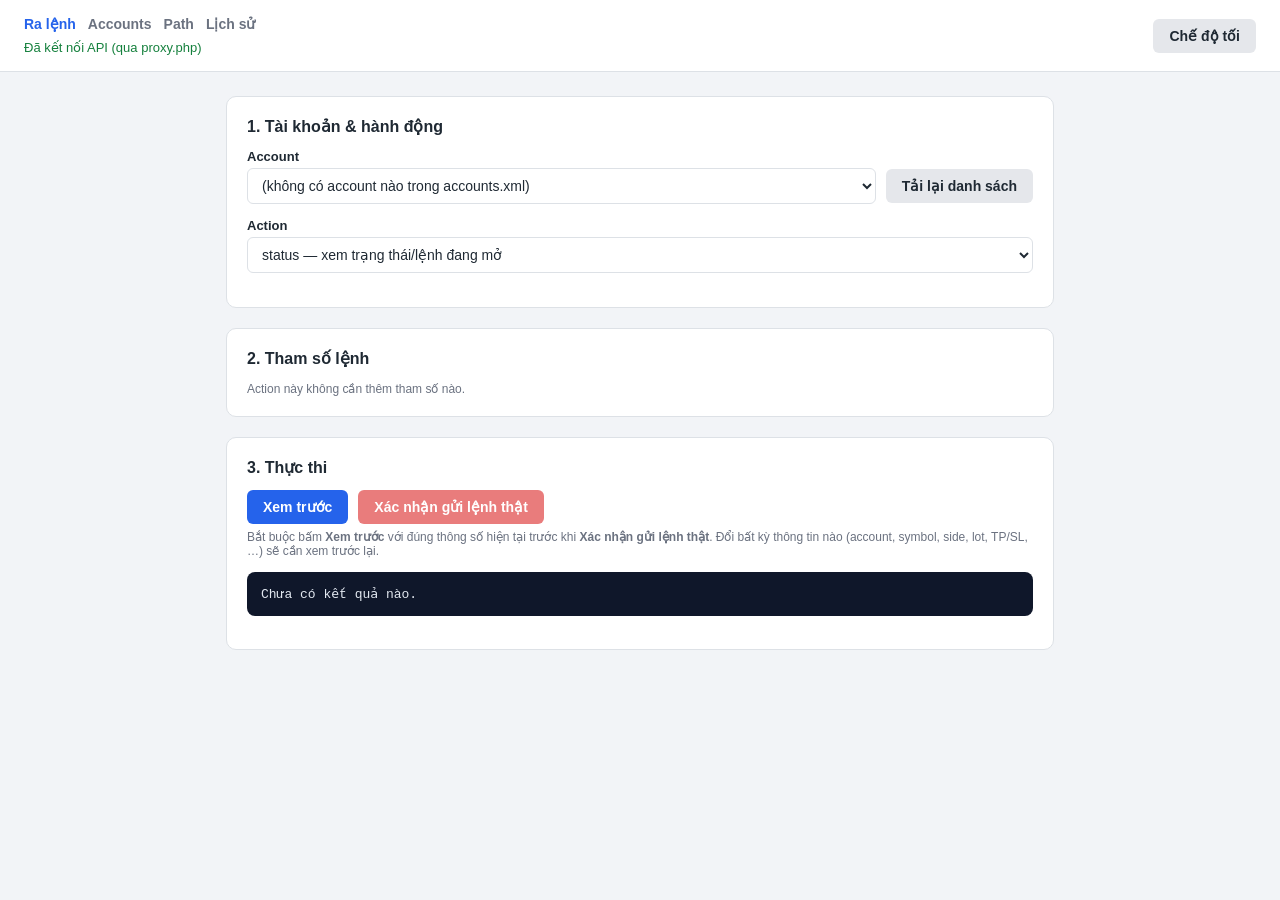
==== mt5/index.html @ c2c0f96a "feat: implement modify-all-if functionality to adjust SL/TP based on price zones; add related API en" ====
<!DOCTYPE html>
<html lang="vi">
<head>
<meta charset="UTF-8" />
<meta name="viewport" content="width=device-width, initial-scale=1.0, viewport-fit=cover" />
<title>MT5 Web Control</title>
<script src="ver.php"></script>
<script>
(function () {
  var v = window.MT5_ASSET_VER || "0";
  document.write('<link rel="stylesheet" href="style.css?v=' + v + '" />');
})();
</script>
</head>
<body>
<header>
  <div class="header-left">
    <nav class="nav">
      <a href="./" class="active">Ra lệnh</a>
      <a href="account/">Accounts</a>
      <a href="path/">Path</a>
      <a href="history/">Lịch sử</a>
    </nav>
    <p class="api-status" id="apiStatus">Đang kiểm tra kết nối API...</p>
  </div>
  <button type="button" id="themeToggle" class="btn btn-secondary theme-toggle">Chế độ tối</button>
</header>

<main>
  <section class="card">
    <h2>1. Tài khoản &amp; hành động</h2>

    <div class="field">
      <label for="account">Account</label>
      <div class="row">
        <select id="account"></select>
        <button type="button" id="btnReloadAccounts" class="btn btn-secondary">Tải lại danh sách</button>
      </div>
      <p class="hint" id="accountInfo"></p>
    </div>

    <div class="field">
      <label for="action">Action</label>
      <select id="action">
        <option value="status">status — xem trạng thái/lệnh đang mở</option>
        <option value="open">open — mở lệnh mới (thị trường)</option>
        <option value="pending">pending — đặt lệnh chờ tại giá</option>
        <option value="cancel-pending">cancel-pending — hủy toàn bộ lệnh chờ</option>
        <option value="close-all">close-all — đóng toàn bộ lệnh</option>
        <option value="modify-all">modify-all — sửa TP/SL toàn bộ lệnh</option>
        <option value="modify-all-if">modify-all-if — chạm vùng thì sửa TP/SL</option>
        <option value="cancel-modify-if">cancel-modify-if — hủy job chờ sửa TP/SL</option>
      </select>
    </div>
  </section>

  <section class="card">
    <h2>2. Tham số lệnh</h2>
    <p class="hint" id="paramsEmptyHint">Action này không cần thêm tham số nào.</p>

    <div class="grid">
      <div class="field" data-actions="open,pending,modify-all-if">
        <label for="symbol">Symbol</label>
        <input type="text" id="symbol" value="XAUUSD" />
      </div>
      <div class="field" data-actions="open,pending">
        <label>Side</label>
        <div class="side-toggle" id="sideToggle">
          <button type="button" class="btn btn-buy active" data-side="buy">Buy</button>
          <button type="button" class="btn btn-sell" data-side="sell">Sell</button>
        </div>
        <input type="hidden" id="side" value="buy" />
      </div>
      <div class="field" data-actions="pending">
        <label for="pendingType">Pending type</label>
        <select id="pendingType">
          <option value="limit">limit — chờ giá về (Buy Limit / Sell Limit)</option>
          <option value="stop">stop — chờ giá phá (Buy Stop / Sell Stop)</option>
        </select>
      </div>
      <div class="field" data-actions="pending">
        <label for="price">Giá chờ</label>
        <input type="number" id="price" step="any" placeholder="giá kích hoạt lệnh chờ" />
      </div>
      <div class="field field-wide" data-actions="open,pending">
        <label for="lot">Lot</label>
        <input type="number" id="lot" step="0.01" min="0" placeholder="default_lot" />
      </div>
      <div class="field-pair field-wide" data-actions="modify-all-if">
        <div class="field">
          <label for="zoneLow">Vùng kích hoạt từ</label>
          <input type="number" id="zoneLow" step="any" placeholder="một mức cũng được" />
        </div>
        <div class="field">
          <label for="zoneHigh">đến</label>
          <input type="number" id="zoneHigh" step="any" placeholder="để trống = cùng mức từ" />
        </div>
      </div>
      <div class="field-pair field-wide" data-actions="open,pending,modify-all,modify-all-if">
        <div class="field">
          <label for="slPrice">SL price *</label>
          <input type="number" id="slPrice" step="any" placeholder="bắt buộc" required />
        </div>
        <div class="field">
          <label for="tpPrice">TP price</label>
          <input type="number" id="tpPrice" step="any" placeholder="để trống nếu không đặt" />
        </div>
      </div>
      <p class="hint field-wide hidden" id="priceFillHint" data-actions="open,pending,cancel-pending,close-all,modify-all,modify-all-if,cancel-modify-if"></p>
      <div class="field field-wide" data-actions="open,pending">
        <label for="comment">Comment</label>
        <input type="text" id="comment" value="Python trader test" />
      </div>
      <div class="field field-wide" data-actions="open,pending,cancel-pending,close-all,modify-all,modify-all-if,cancel-modify-if">
        <label for="copy">Copy sang account (phân tách bằng dấu phẩy)</label>
        <input type="text" id="copy" placeholder="để trống = dùng auto-copy cấu hình sẵn trong accounts.xml" />
      </div>
    </div>
  </section>

  <section class="card">
    <h2>3. Thực thi</h2>
    <div class="row">
      <button type="button" id="btnPreview" class="btn btn-primary">Xem trước</button>
      <button type="button" id="btnConfirm" class="btn btn-danger" disabled>Xác nhận gửi lệnh thật</button>
    </div>
    <p class="hint">Bắt buộc bấm <strong>Xem trước</strong> với đúng thông số hiện tại trước khi <strong>Xác nhận gửi lệnh thật</strong>. Đổi bất kỳ thông tin nào (account, symbol, side, lot, TP/SL, …) sẽ cần xem trước lại.</p>
    <pre id="output" class="output">Chưa có kết quả nào.</pre>
  </section>
</main>

<div id="confirmModal" class="modal-overlay hidden">
  <div class="modal-box">
    <h3>Cảnh báo</h3>
    <p id="modalMessage">Bạn chắc chắn muốn thực thi hành động này không?</p>
    <div class="modal-actions">
      <button type="button" id="modalCancel" class="btn btn-secondary">Hủy</button>
      <button type="button" id="modalOk" class="btn btn-danger">Xác nhận</button>
    </div>
  </div>
</div>

<script>window.MT5_PROXY = "proxy.php";</script>
<script>
(function () {
  var v = window.MT5_ASSET_VER || "0";
  document.write('<script src="common.js?v=' + v + '"><\/script>');
  document.write('<script src="app.js?v=' + v + '"><\/script>');
})();
</script>
</body>
</html>
---- mt5/style.css ----
:root {
  color-scheme: light;
  --bg: #f2f4f7;
  --card-bg: #ffffff;
  --border: #dde1e6;
  --text: #1f2933;
  --muted: #6b7280;
  --primary: #2563eb;
  --primary-hover: #1d4ed8;
  --danger: #dc2626;
  --danger-hover: #b91c1c;
  --secondary: #e5e7eb;
  --secondary-hover: #d1d5db;
  --ok: #15803d;
  --ok-hover: #166534;
  --error: #b91c1c;
  --overlay: rgba(15, 23, 42, 0.55);
}

:root[data-theme="dark"] {
  color-scheme: dark;
  --bg: #0f172a;
  --card-bg: #1e293b;
  --border: #334155;
  --text: #e2e8f0;
  --muted: #94a3b8;
  --primary: #3b82f6;
  --primary-hover: #2563eb;
  --danger: #ef4444;
  --danger-hover: #dc2626;
  --secondary: #334155;
  --secondary-hover: #475569;
  --ok: #4ade80;
  --ok-hover: #22c55e;
  --error: #f87171;
  --overlay: rgba(0, 0, 0, 0.65);
}

* {
  box-sizing: border-box;
}

body {
  margin: 0;
  font-family: "Segoe UI", Arial, sans-serif;
  background: var(--bg);
  color: var(--text);
  transition: background 0.15s ease, color 0.15s ease;
}

header {
  padding: 16px 24px;
  background: var(--card-bg);
  border-bottom: 1px solid var(--border);
  display: flex;
  align-items: center;
  justify-content: space-between;
  gap: 16px;
  transition: background 0.15s ease, border-color 0.15s ease;
}

.header-left {
  display: flex;
  flex-direction: column;
  gap: 8px;
  min-width: 0;
}

.nav {
  display: flex;
  gap: 12px;
  align-items: center;
}

.nav a {
  font-size: 14px;
  font-weight: 600;
  color: var(--muted);
  text-decoration: none;
}

.nav a:hover {
  color: var(--primary);
}

.nav a.active {
  color: var(--primary);
}

.api-status {
  margin: 0;
  font-size: 13px;
  color: var(--muted);
}

.theme-toggle {
  flex-shrink: 0;
  white-space: nowrap;
}

.api-status.ok {
  color: var(--ok);
}

.api-status.error {
  color: var(--error);
}

main {
  max-width: 860px;
  margin: 24px auto;
  padding: 0 16px 40px;
  display: flex;
  flex-direction: column;
  gap: 20px;
}

.card {
  background: var(--card-bg);
  border: 1px solid var(--border);
  border-radius: 10px;
  padding: 20px;
  transition: background 0.15s ease, border-color 0.15s ease;
}

.card h2 {
  margin-top: 0;
  font-size: 16px;
}

.subheading {
  margin: 18px 0 10px;
  font-size: 14px;
  font-weight: 600;
  color: var(--text);
}

.paths-list {
  display: flex;
  flex-direction: column;
  gap: 12px;
  margin-bottom: 8px;
}

.path-row {
  display: grid;
  grid-template-columns: 140px 1fr auto;
  gap: 14px;
  align-items: end;
}

.path-row-actions {
  min-width: 90px;
}

.field input.readonly,
.field input[readonly] {
  background: var(--secondary);
  color: var(--muted);
  cursor: not-allowed;
}

.field {
  margin-bottom: 14px;
}

.field label {
  display: block;
  font-size: 13px;
  font-weight: 600;
  margin-bottom: 4px;
  color: var(--text);
}

.field input,
.field select {
  width: 100%;
  padding: 8px 10px;
  border: 1px solid var(--border);
  border-radius: 6px;
  font-size: 14px;
  background: var(--card-bg);
  color: var(--text);
  transition: background 0.15s ease, border-color 0.15s ease, color 0.15s ease;
}

.hidden {
  display: none !important;
}

.grid {
  display: grid;
  grid-template-columns: repeat(2, minmax(0, 1fr));
  gap: 14px;
}

.field-wide {
  grid-column: 1 / -1;
}

.field-pair {
  display: grid;
  grid-template-columns: repeat(2, minmax(0, 1fr));
  gap: 14px;
}

.row {
  display: flex;
  gap: 10px;
  align-items: center;
}

.row select {
  flex: 1;
  min-width: 0;
}

.hint {
  font-size: 12px;
  color: var(--muted);
  margin: 6px 0 0;
  word-break: break-word;
}

.hint-error {
  color: var(--danger, #c0392b);
  font-weight: 600;
}

.btn {
  border: none;
  border-radius: 6px;
  padding: 9px 16px;
  font-size: 14px;
  font-weight: 600;
  cursor: pointer;
  transition: background 0.15s ease;
  -webkit-tap-highlight-color: transparent;
}

.btn:disabled {
  opacity: 0.6;
  cursor: not-allowed;
}

.btn-primary {
  background: var(--primary);
  color: #fff;
}

.btn-primary:hover:not(:disabled) {
  background: var(--primary-hover);
}

.btn-danger {
  background: var(--danger);
  color: #fff;
}

.btn-danger:hover:not(:disabled) {
  background: var(--danger-hover);
}

.btn-secondary {
  background: var(--secondary);
  color: var(--text);
}

.btn-secondary:hover:not(:disabled) {
  background: var(--secondary-hover);
}

.side-toggle {
  display: flex;
  gap: 8px;
}

.side-toggle .btn {
  flex: 1;
  border: 2px solid transparent;
}

.btn-buy {
  background: transparent;
  color: var(--ok);
  border-color: var(--ok);
}

.btn-buy:hover:not(:disabled) {
  background: color-mix(in srgb, var(--ok) 12%, transparent);
}

.btn-buy.active {
  background: var(--ok);
  color: #fff;
}

.btn-buy.active:hover:not(:disabled) {
  background: var(--ok-hover);
}

.btn-sell {
  background: transparent;
  color: var(--danger);
  border-color: var(--danger);
}

.btn-sell:hover:not(:disabled) {
  background: color-mix(in srgb, var(--danger) 12%, transparent);
}

.btn-sell.active {
  background: var(--danger);
  color: #fff;
}

.btn-sell.active:hover:not(:disabled) {
  background: var(--danger-hover);
}

.output {
  margin-top: 14px;
  background: #0f172a;
  color: #e2e8f0;
  padding: 14px;
  border-radius: 8px;
  font-family: "Consolas", "Courier New", monospace;
  font-size: 13px;
  white-space: pre-wrap;
  word-break: break-word;
  max-height: 360px;
  overflow-y: auto;
  -webkit-overflow-scrolling: touch;
}

.modal-overlay {
  position: fixed;
  inset: 0;
  background: var(--overlay);
  display: flex;
  align-items: center;
  justify-content: center;
  padding: 16px;
  padding: max(16px, env(safe-area-inset-top)) max(16px, env(safe-area-inset-right))
    max(16px, env(safe-area-inset-bottom)) max(16px, env(safe-area-inset-left));
  z-index: 1000;
}

.modal-box {
  background: var(--card-bg);
  color: var(--text);
  border-radius: 10px;
  padding: 22px;
  max-width: 420px;
  width: 100%;
  box-shadow: 0 12px 32px rgba(0, 0, 0, 0.35);
  border: 1px solid var(--border);
}

.modal-box h3 {
  margin: 0 0 10px;
  color: var(--danger);
}

.modal-box p {
  margin: 0 0 18px;
  font-size: 14px;
  line-height: 1.5;
}

.modal-actions {
  display: flex;
  justify-content: flex-end;
  gap: 10px;
}

.main-wide {
  max-width: 1200px;
}

.history-toolbar {
  flex-wrap: wrap;
  margin-bottom: 14px;
}

.history-pagination {
  flex-wrap: wrap;
  justify-content: center;
  margin-bottom: 14px;
}

.history-page-info {
  margin: 0;
  min-width: 110px;
  text-align: center;
}

.table-wrap {
  overflow-x: auto;
  -webkit-overflow-scrolling: touch;
  border: 1px solid var(--border);
  border-radius: 8px;
}

.data-table {
  width: 100%;
  border-collapse: collapse;
  font-size: 13px;
}

.data-table th,
.data-table td {
  padding: 10px 12px;
  text-align: left;
  border-bottom: 1px solid var(--border);
  vertical-align: top;
  white-space: nowrap;
}

.data-table th {
  background: var(--secondary);
  font-weight: 600;
  position: sticky;
  top: 0;
  z-index: 1;
}

.data-table tbody tr:hover {
  background: color-mix(in srgb, var(--primary) 8%, transparent);
}

.data-table .empty-row td {
  text-align: center;
  color: var(--muted);
  padding: 24px 12px;
  white-space: normal;
}

.data-table .col-time {
  font-variant-numeric: tabular-nums;
}

.data-table .col-num {
  font-variant-numeric: tabular-nums;
  text-align: right;
}

.data-table .col-detail {
  white-space: normal;
  min-width: 140px;
  max-width: 280px;
  word-break: break-word;
}

.status-pill {
  display: inline-block;
  padding: 2px 8px;
  border-radius: 999px;
  font-size: 12px;
  font-weight: 600;
}

.status-ok {
  background: color-mix(in srgb, var(--ok) 18%, transparent);
  color: var(--ok);
}

.status-fail {
  background: color-mix(in srgb, var(--error) 18%, transparent);
  color: var(--error);
}

.status-muted {
  background: var(--secondary);
  color: var(--muted);
}

/* Loading / busy */
.mt5-busy-bar {
  position: fixed;
  top: 0;
  left: 0;
  right: 0;
  height: 3px;
  z-index: 2000;
  overflow: hidden;
  background: transparent;
  pointer-events: none;
}

.mt5-busy-bar.active::after {
  content: "";
  display: block;
  height: 100%;
  width: 40%;
  background: var(--primary);
  animation: mt5-busy-slide 0.9s ease-in-out infinite;
}

@keyframes mt5-busy-slide {
  0% { transform: translateX(-120%); }
  100% { transform: translateX(320%); }
}

.mt5-busy-overlay {
  position: fixed;
  inset: 0;
  background: var(--overlay);
  display: flex;
  align-items: center;
  justify-content: center;
  z-index: 1999;
  padding: 16px;
}

.mt5-busy-card {
  background: var(--card-bg);
  border: 1px solid var(--border);
  border-radius: 10px;
  padding: 20px 28px;
  display: flex;
  align-items: center;
  gap: 14px;
  min-width: 200px;
  max-width: 100%;
}

.mt5-busy-card p {
  margin: 0;
  font-size: 14px;
  color: var(--text);
}

.mt5-spinner {
  width: 22px;
  height: 22px;
  border: 3px solid var(--secondary);
  border-top-color: var(--primary);
  border-radius: 50%;
  animation: mt5-spin 0.7s linear infinite;
  flex-shrink: 0;
}

@keyframes mt5-spin {
  to { transform: rotate(360deg); }
}

.page-loading .card {
  opacity: 0.72;
  pointer-events: none;
}

/* —— Mobile —— */
@media (max-width: 720px) {
  body {
    overflow-x: hidden;
  }

  header {
    flex-direction: column;
    align-items: stretch;
    gap: 10px;
    padding: 12px 14px;
    padding-top: max(12px, env(safe-area-inset-top));
    padding-left: max(14px, env(safe-area-inset-left));
    padding-right: max(14px, env(safe-area-inset-right));
  }

  .header-left {
    gap: 10px;
  }

  .nav {
    gap: 8px;
    overflow-x: auto;
    -webkit-overflow-scrolling: touch;
    scrollbar-width: none;
    margin: 0 -4px;
    padding: 2px 4px;
  }

  .nav::-webkit-scrollbar {
    display: none;
  }

  .nav a {
    flex-shrink: 0;
    padding: 8px 12px;
    border-radius: 8px;
    background: var(--secondary);
    font-size: 13px;
    line-height: 1.2;
  }

  .nav a.active {
    background: color-mix(in srgb, var(--primary) 20%, transparent);
    color: var(--primary);
  }

  .api-status {
    font-size: 12px;
    line-height: 1.35;
  }

  .theme-toggle {
    width: 100%;
    min-height: 44px;
  }

  main,
  .main-wide {
    max-width: none;
    margin: 12px auto;
    padding: 0 max(12px, env(safe-area-inset-left)) max(28px, env(safe-area-inset-bottom));
    padding-right: max(12px, env(safe-area-inset-right));
    gap: 14px;
  }

  .card {
    padding: 14px;
    border-radius: 8px;
  }

  .card h2 {
    font-size: 15px;
    margin-bottom: 12px;
  }

  .grid {
    grid-template-columns: 1fr;
    gap: 12px;
  }

  .grid > .field {
    margin-bottom: 0;
  }

  /* SL | TP giữ cùng 1 hàng trên điện thoại */
  .field-pair {
    grid-template-columns: minmax(0, 1fr) minmax(0, 1fr);
    gap: 10px;
  }

  .field-pair > .field {
    margin-bottom: 0;
  }

  .path-row {
    grid-template-columns: 1fr;
    gap: 10px;
  }

  .path-row-actions {
    min-width: 0;
  }

  .path-row-actions .btn {
    width: 100%;
  }

  .field input,
  .field select {
    font-size: 16px; /* tránh iOS auto-zoom */
    min-height: 44px;
    padding: 10px 12px;
  }

  .btn {
    font-size: 16px;
    min-height: 44px;
    padding: 10px 14px;
  }

  .row {
    flex-direction: column;
    align-items: stretch;
    gap: 8px;
  }

  .row .btn {
    width: 100%;
  }

  .history-toolbar {
    align-items: stretch;
  }

  .history-toolbar input {
    width: 100% !important;
    min-height: 44px;
    font-size: 16px;
  }

  .history-pagination .btn {
    flex: 1;
    min-width: 0;
  }

  .output {
    font-size: 12px;
    max-height: min(50vh, 320px);
    padding: 12px;
  }

  .modal-box {
    padding: 18px;
    border-radius: 12px;
  }

  .modal-actions {
    flex-direction: column-reverse;
    align-items: stretch;
  }

  .modal-actions .btn {
    width: 100%;
  }

  .data-table {
    font-size: 12px;
  }

  .data-table th,
  .data-table td {
    padding: 8px 10px;
  }

  .mt5-busy-card {
    min-width: 0;
    width: 100%;
    max-width: 320px;
    padding: 16px 18px;
  }
}

@media (max-width: 380px) {
  .field-pair {
    grid-template-columns: 1fr;
  }

  .nav a {
    padding: 8px 10px;
    font-size: 12px;
  }
}
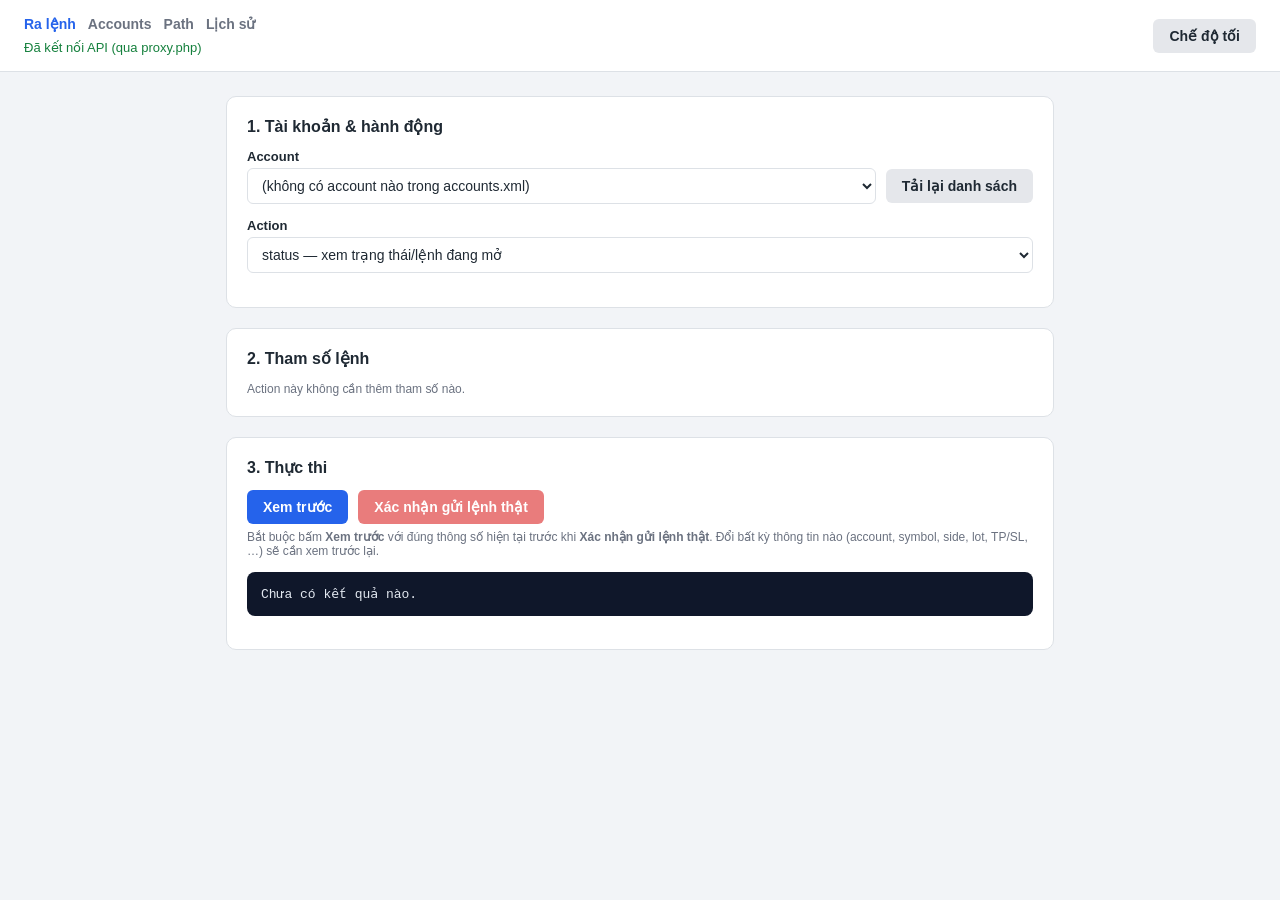
==== commit d282043d: "feat: enhance trading functionality by adding close action for partial position management; update A" ====
--- a/mt5/index.html
+++ b/mt5/index.html
@@ -46,6 +46,7 @@
         <option value="open">open — mở lệnh mới (thị trường)</option>
         <option value="pending">pending — đặt lệnh chờ tại giá</option>
         <option value="cancel-pending">cancel-pending — hủy toàn bộ lệnh chờ</option>
+        <option value="close">close — đóng một phần theo lot</option>
         <option value="close-all">close-all — đóng toàn bộ lệnh</option>
         <option value="modify-all">modify-all — sửa TP/SL toàn bộ lệnh</option>
         <option value="modify-all-if">modify-all-if — chạm vùng thì sửa TP/SL</option>
@@ -59,11 +60,11 @@
     <p class="hint" id="paramsEmptyHint">Action này không cần thêm tham số nào.</p>
 
     <div class="grid">
-      <div class="field" data-actions="open,pending,modify-all-if">
+      <div class="field" data-actions="open,pending,close,modify-all-if">
         <label for="symbol">Symbol</label>
         <input type="text" id="symbol" value="XAUUSD" />
       </div>
-      <div class="field" data-actions="open,pending">
+      <div class="field" data-actions="open,pending,close">
         <label>Side</label>
         <div class="side-toggle" id="sideToggle">
           <button type="button" class="btn btn-buy active" data-side="buy">Buy</button>
@@ -82,7 +83,7 @@
         <label for="price">Giá chờ</label>
         <input type="number" id="price" step="any" placeholder="giá kích hoạt lệnh chờ" />
       </div>
-      <div class="field field-wide" data-actions="open,pending">
+      <div class="field field-wide" data-actions="open,pending,close">
         <label for="lot">Lot</label>
         <input type="number" id="lot" step="0.01" min="0" placeholder="default_lot" />
       </div>
@@ -106,12 +107,12 @@
           <input type="number" id="tpPrice" step="any" placeholder="để trống nếu không đặt" />
         </div>
       </div>
-      <p class="hint field-wide hidden" id="priceFillHint" data-actions="open,pending,cancel-pending,close-all,modify-all,modify-all-if,cancel-modify-if"></p>
+      <p class="hint field-wide hidden" id="priceFillHint" data-actions="open,pending,cancel-pending,close,close-all,modify-all,modify-all-if,cancel-modify-if"></p>
       <div class="field field-wide" data-actions="open,pending">
         <label for="comment">Comment</label>
         <input type="text" id="comment" value="Python trader test" />
       </div>
-      <div class="field field-wide" data-actions="open,pending,cancel-pending,close-all,modify-all,modify-all-if,cancel-modify-if">
+      <div class="field field-wide" data-actions="open,pending,cancel-pending,close,close-all,modify-all,modify-all-if,cancel-modify-if">
         <label for="copy">Copy sang account (phân tách bằng dấu phẩy)</label>
         <input type="text" id="copy" placeholder="để trống = dùng auto-copy cấu hình sẵn trong accounts.xml" />
       </div>
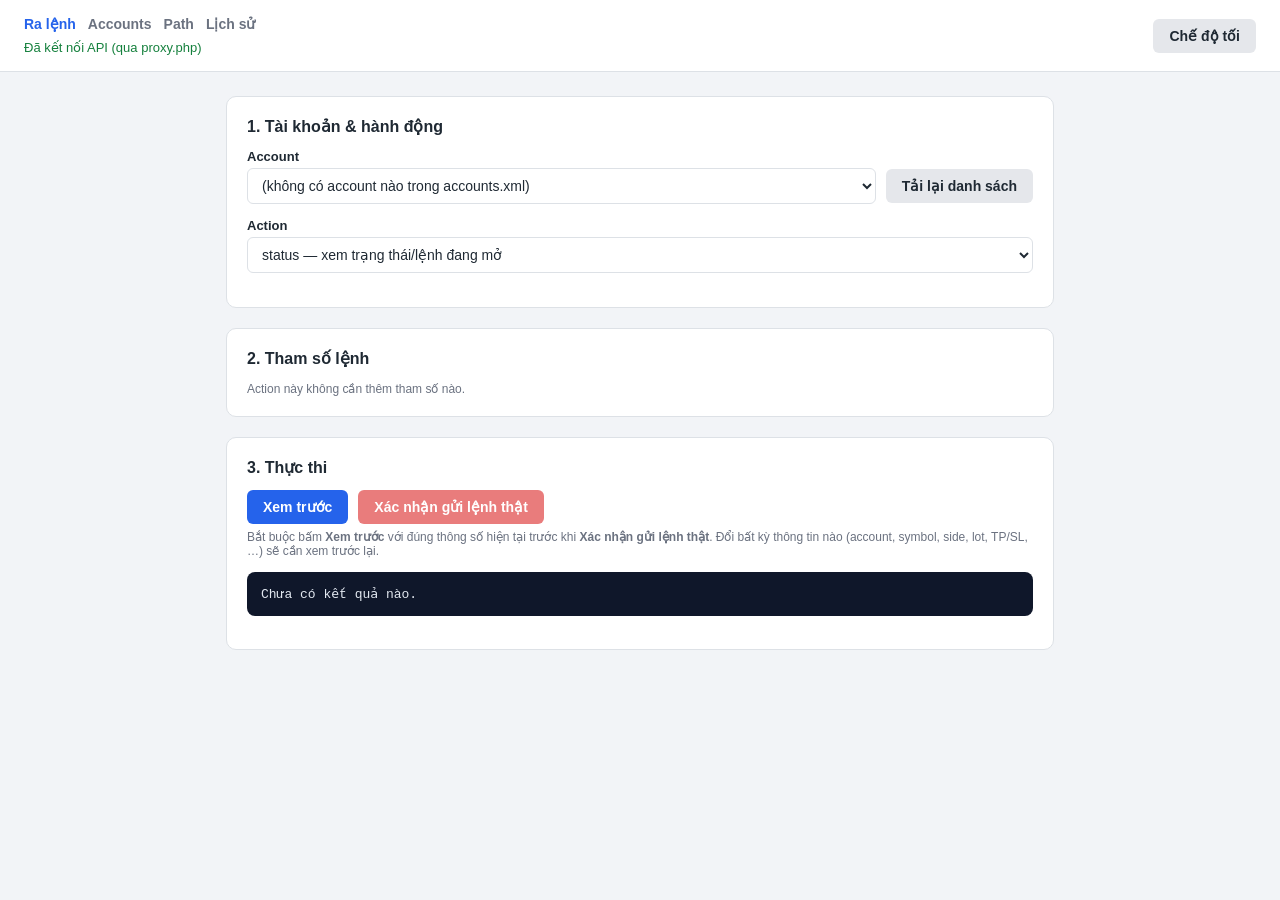
==== commit ef4a333e: "feat: enhance stock analysis script with session filtering options and update README for improved us" ====
--- a/mt5/index.html
+++ b/mt5/index.html
@@ -29,6 +29,10 @@
 <main>
   <section class="card">
     <h2>1. Tài khoản &amp; hành động</h2>
+    <div id="openPositionWarn" class="open-position-warn hidden" role="alert">
+      <p id="openPositionWarnL1"></p>
+      <p id="openPositionWarnL2"></p>
+    </div>
 
     <div class="field">
       <label for="account">Account</label>
--- a/mt5/style.css
+++ b/mt5/style.css
@@ -227,6 +227,26 @@
   font-weight: 600;
 }
 
+.open-position-warn {
+  margin: 0 0 14px;
+  padding: 8px 10px;
+  border: 1px solid var(--danger);
+  border-radius: 6px;
+  background: color-mix(in srgb, var(--danger) 12%, transparent);
+  color: var(--danger);
+  font-size: 13px;
+  font-weight: 600;
+  line-height: 1.4;
+}
+
+.open-position-warn p {
+  margin: 0;
+}
+
+.open-position-warn p + p {
+  margin-top: 3px;
+}
+
 .btn {
   border: none;
   border-radius: 6px;
